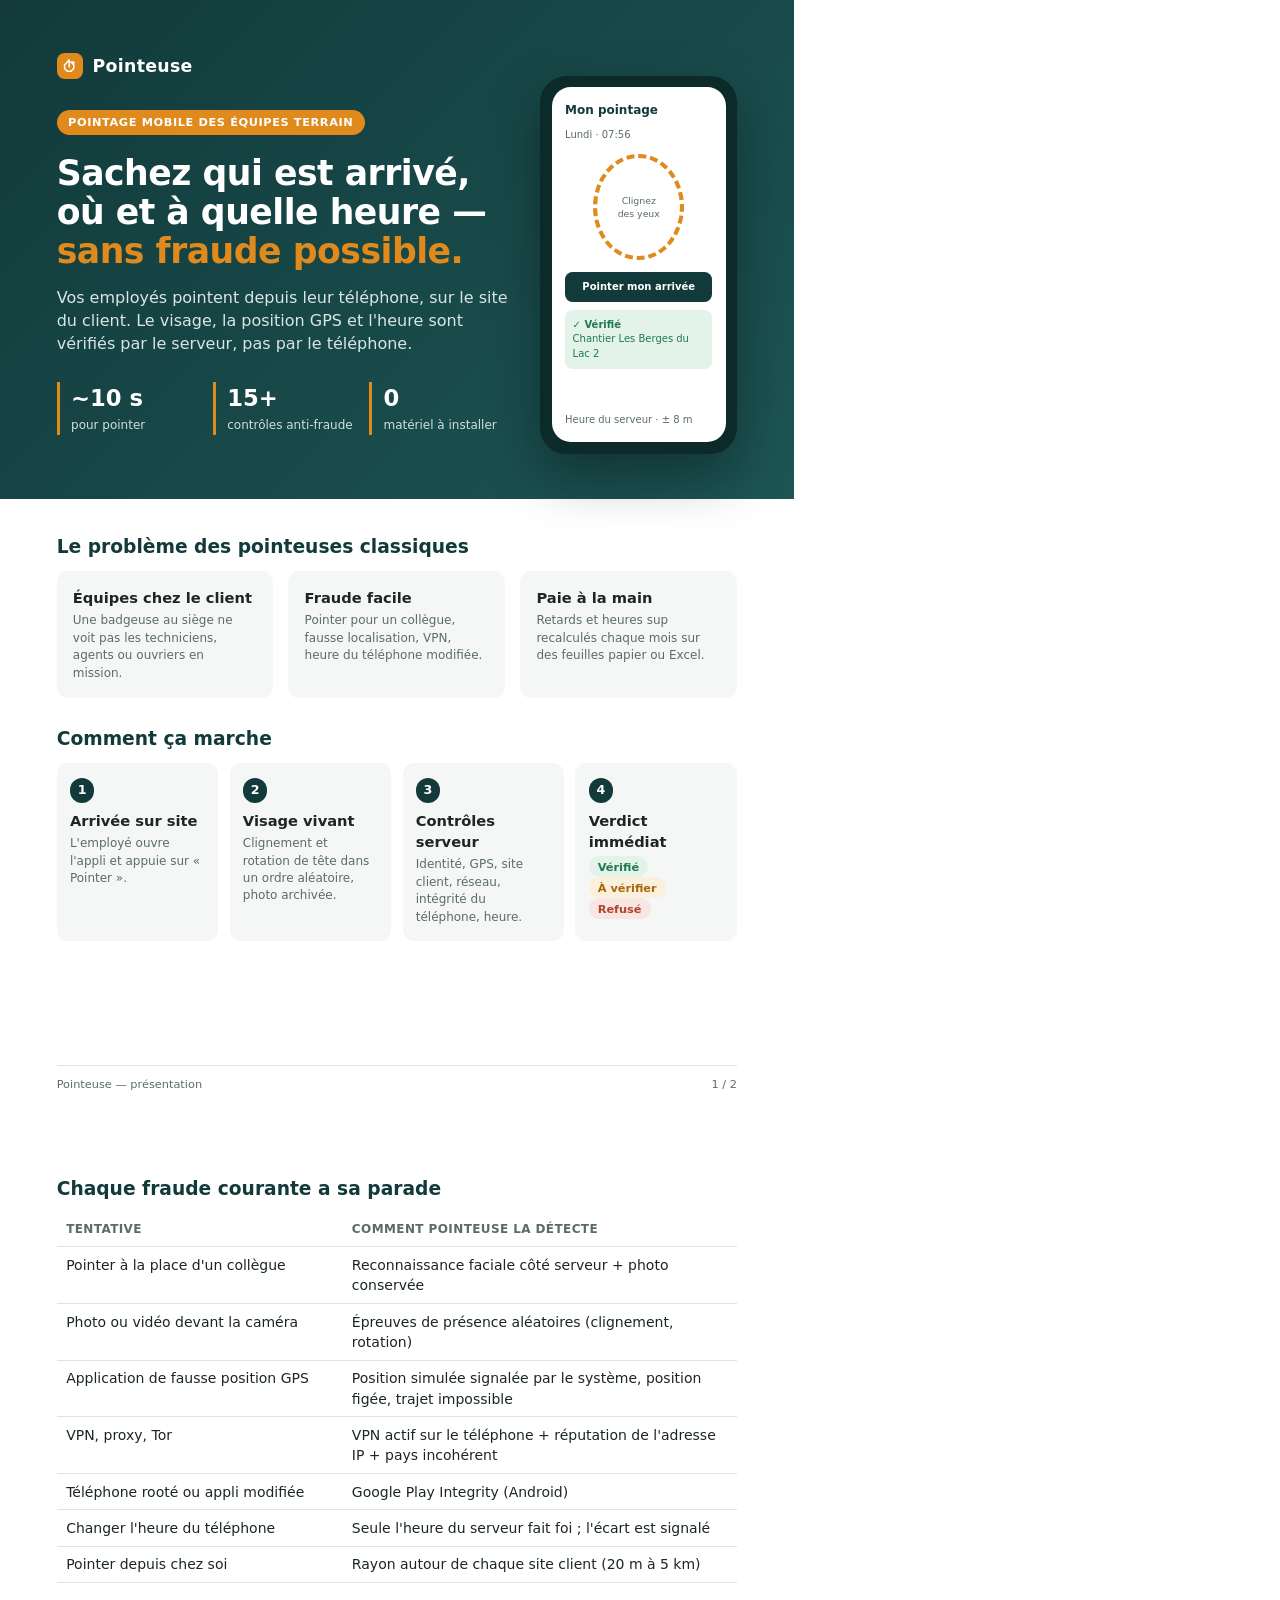
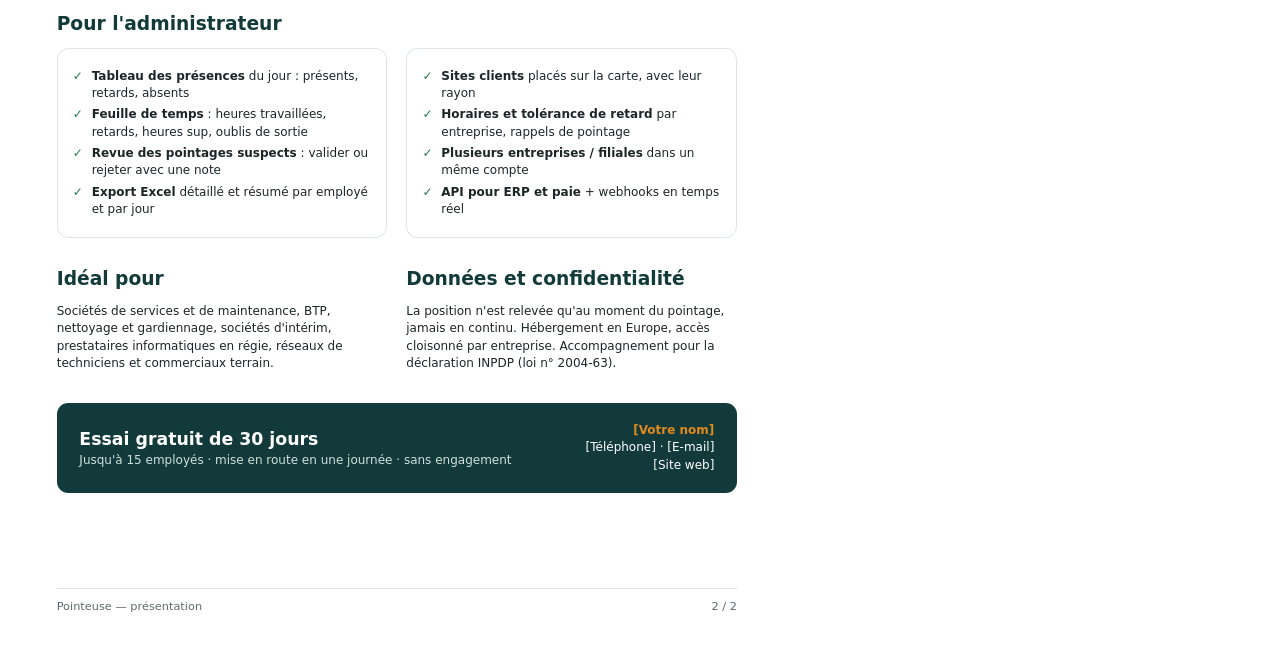
==== commercial/src/presentation.html @ c47c715e "Pointeuse : app mobile, administration web, serveur Supabase Premier enregistrement du projet : - ap" ====
<!doctype html>
<html lang="fr">
<head><meta charset="utf-8"><title>Pointeuse — Présentation</title><link rel="stylesheet" href="style.css"></head>
<body>

<!-- ============================ PAGE 1 ============================ -->
<section class="page">
  <div class="hero" style="height: 132mm;">
    <div class="logo"><span class="dot">⏱</span> Pointeuse</div>
    <span class="tag">Pointage mobile des équipes terrain</span>
    <h1>Sachez qui est arrivé,<br>où et à quelle heure —<br><span style="color: var(--accent)">sans fraude possible.</span></h1>
    <p class="lead">Vos employés pointent depuis leur téléphone, sur le site du client. Le visage, la position GPS et l'heure sont vérifiés par le serveur, pas par le téléphone.</p>
    <div class="kpi" style="max-width: 120mm;">
      <div><b>~10 s</b><span>pour pointer</span></div>
      <div><b>15+</b><span>contrôles anti-fraude</span></div>
      <div><b>0</b><span>matériel à installer</span></div>
    </div>
    <div class="phone">
      <div class="screen">
        <div class="bar">Mon pointage</div>
        <div class="muted">Lundi · 07:56</div>
        <div class="face">Clignez<br>des yeux</div>
        <div class="btn">Pointer mon arrivée</div>
        <div class="res">✓ Vérifié<br><span style="font-weight:500">Chantier Les Berges du Lac 2</span></div>
        <div class="muted" style="margin-top:auto">Heure du serveur · ± 8 m</div>
      </div>
    </div>
  </div>

  <div class="pad" style="padding-top: 9mm;">
    <h2>Le problème des pointeuses classiques</h2>
    <div class="grid3" style="margin-bottom: 7mm;">
      <div class="card soft"><h3>Équipes chez le client</h3><p class="small muted">Une badgeuse au siège ne voit pas les techniciens, agents ou ouvriers en mission.</p></div>
      <div class="card soft"><h3>Fraude facile</h3><p class="small muted">Pointer pour un collègue, fausse localisation, VPN, heure du téléphone modifiée.</p></div>
      <div class="card soft"><h3>Paie à la main</h3><p class="small muted">Retards et heures sup recalculés chaque mois sur des feuilles papier ou Excel.</p></div>
    </div>

    <h2>Comment ça marche</h2>
    <div class="steps">
      <div class="step"><h3>Arrivée sur site</h3><p class="small muted">L'employé ouvre l'appli et appuie sur « Pointer ».</p></div>
      <div class="step"><h3>Visage vivant</h3><p class="small muted">Clignement et rotation de tête dans un ordre aléatoire, photo archivée.</p></div>
      <div class="step"><h3>Contrôles serveur</h3><p class="small muted">Identité, GPS, site client, réseau, intégrité du téléphone, heure.</p></div>
      <div class="step"><h3>Verdict immédiat</h3><p class="small muted"><span class="pill ok">Vérifié</span> <span class="pill warn">À vérifier</span> <span class="pill bad">Refusé</span></p></div>
    </div>
  </div>
  <div class="footer"><span>Pointeuse — présentation</span><span>1 / 2</span></div>
</section>

<!-- ============================ PAGE 2 ============================ -->
<section class="page">
  <div class="pad">
    <h2>Chaque fraude courante a sa parade</h2>
    <table style="margin-bottom: 7mm;">
      <tr><th style="width: 42%">Tentative</th><th>Comment Pointeuse la détecte</th></tr>
      <tr><td>Pointer à la place d'un collègue</td><td>Reconnaissance faciale côté serveur + photo conservée</td></tr>
      <tr><td>Photo ou vidéo devant la caméra</td><td>Épreuves de présence aléatoires (clignement, rotation)</td></tr>
      <tr><td>Application de fausse position GPS</td><td>Position simulée signalée par le système, position figée, trajet impossible</td></tr>
      <tr><td>VPN, proxy, Tor</td><td>VPN actif sur le téléphone + réputation de l'adresse IP + pays incohérent</td></tr>
      <tr><td>Téléphone rooté ou appli modifiée</td><td>Google Play Integrity (Android)</td></tr>
      <tr><td>Changer l'heure du téléphone</td><td>Seule l'heure du serveur fait foi ; l'écart est signalé</td></tr>
      <tr><td>Pointer depuis chez soi</td><td>Rayon autour de chaque site client (20 m à 5 km)</td></tr>
    </table>

    <h2>Pour l'administrateur</h2>
    <div class="grid2" style="margin-bottom: 7mm;">
      <div class="card">
        <ul class="check small">
          <li><b>Tableau des présences</b> du jour : présents, retards, absents</li>
          <li><b>Feuille de temps</b> : heures travaillées, retards, heures sup, oublis de sortie</li>
          <li><b>Revue des pointages suspects</b> : valider ou rejeter avec une note</li>
          <li><b>Export Excel</b> détaillé et résumé par employé et par jour</li>
        </ul>
      </div>
      <div class="card">
        <ul class="check small">
          <li><b>Sites clients</b> placés sur la carte, avec leur rayon</li>
          <li><b>Horaires et tolérance de retard</b> par entreprise, rappels de pointage</li>
          <li><b>Plusieurs entreprises / filiales</b> dans un même compte</li>
          <li><b>API pour ERP et paie</b> + webhooks en temps réel</li>
        </ul>
      </div>
    </div>

    <div class="grid2" style="margin-bottom: 8mm;">
      <div>
        <h2>Idéal pour</h2>
        <p class="small">Sociétés de services et de maintenance, BTP, nettoyage et gardiennage, sociétés d'intérim, prestataires informatiques en régie, réseaux de techniciens et commerciaux terrain.</p>
      </div>
      <div>
        <h2>Données et confidentialité</h2>
        <p class="small">La position n'est relevée qu'au moment du pointage, jamais en continu. Hébergement en Europe, accès cloisonné par entreprise. Accompagnement pour la déclaration INPDP (loi n° 2004-63).</p>
      </div>
    </div>

    <div class="cta">
      <div>
        <div style="font-size: 13pt; font-weight: 800;">Essai gratuit de 30 jours</div>
        <div class="small" style="color:#cfe0dd">Jusqu'à 15 employés · mise en route en une journée · sans engagement</div>
      </div>
      <div class="small" style="text-align:right">
        <b>[Votre nom]</b><br>[Téléphone] · [E-mail]<br>[Site web]
      </div>
    </div>
  </div>
  <div class="footer"><span>Pointeuse — présentation</span><span>2 / 2</span></div>
</section>
</body>
</html>
---- commercial/src/style.css ----
@page { size: A4; margin: 0; }
* { box-sizing: border-box; margin: 0; padding: 0; }
:root {
  --brand: #123A3A; --brand2: #1d5555; --accent: #E08A1E; --ok: #1F7A4D; --warn: #A8660B; --bad: #B4432E;
  --okSoft: #E3F3EA; --warnSoft: #FBF0DC; --badSoft: #F8E6E2; --ink: #1C2626; --muted: #5b6b6b; --line: #dde5e3; --bg: #f4f7f6;
}
html, body { font-family: "Segoe UI", system-ui, -apple-system, Roboto, Arial, sans-serif; color: var(--ink); font-size: 10.5pt; line-height: 1.45; -webkit-print-color-adjust: exact; print-color-adjust: exact; }
.page { width: 210mm; height: 297mm; position: relative; overflow: hidden; page-break-after: always; background: #fff; }
.page:last-child { page-break-after: auto; }
.pad { padding: 14mm 15mm 12mm; }
h1 { font-size: 26pt; line-height: 1.12; letter-spacing: -0.5px; }
h2 { font-size: 14pt; color: var(--brand); margin-bottom: 3mm; }
h3 { font-size: 11pt; margin-bottom: 1mm; }
p.lead { font-size: 12pt; color: #d9e6e4; margin-top: 4mm; max-width: 120mm; }
.hero { background: linear-gradient(135deg, var(--brand) 0%, var(--brand2) 100%); color: #fff; padding: 14mm 15mm 12mm; position: relative; }
.hero .tag { display: inline-block; background: var(--accent); color: #fff; font-weight: 700; font-size: 8.5pt; letter-spacing: .6px; text-transform: uppercase; padding: 1.2mm 3mm; border-radius: 10mm; margin-bottom: 5mm; }
.logo { font-weight: 800; font-size: 13pt; letter-spacing: .3px; display: flex; align-items: center; gap: 2.5mm; margin-bottom: 8mm; }
.logo .dot { width: 7mm; height: 7mm; border-radius: 2mm; background: var(--accent); display: grid; place-items: center; font-size: 11pt; }
.grid2 { display: grid; grid-template-columns: 1fr 1fr; gap: 5mm; }
.grid3 { display: grid; grid-template-columns: repeat(3, 1fr); gap: 4mm; }
.card { border: 1px solid var(--line); border-radius: 3mm; padding: 4mm; background: #fff; }
.card.soft { background: var(--bg); border-color: transparent; }
.icon { width: 8mm; height: 8mm; border-radius: 2mm; background: var(--okSoft); color: var(--ok); display: grid; place-items: center; font-weight: 800; margin-bottom: 2mm; font-size: 11pt; }
.muted { color: var(--muted); }
.small { font-size: 9pt; }
ul.check { list-style: none; }
ul.check li { padding-left: 5mm; position: relative; margin: 1mm 0; }
ul.check li::before { content: "✓"; position: absolute; left: 0; color: var(--ok); font-weight: 800; }
table { width: 100%; border-collapse: collapse; }
th, td { text-align: left; padding: 2mm 2.5mm; border-bottom: 1px solid var(--line); vertical-align: top; }
th { font-size: 9pt; text-transform: uppercase; letter-spacing: .4px; color: var(--muted); }
.pill { display: inline-block; padding: .6mm 2.4mm; border-radius: 10mm; font-weight: 700; font-size: 8.5pt; }
.pill.ok { background: var(--okSoft); color: var(--ok); }
.pill.warn { background: var(--warnSoft); color: var(--warn); }
.pill.bad { background: var(--badSoft); color: var(--bad); }
.footer { position: absolute; left: 15mm; right: 15mm; bottom: 8mm; display: flex; justify-content: space-between; font-size: 8.5pt; color: var(--muted); border-top: 1px solid var(--line); padding-top: 2.5mm; }
.steps { display: grid; grid-template-columns: repeat(4, 1fr); gap: 3mm; counter-reset: s; }
.step { background: var(--bg); border-radius: 3mm; padding: 4mm 3.5mm; position: relative; }
.step::before { counter-increment: s; content: counter(s); display: grid; place-items: center; width: 6.5mm; height: 6.5mm; border-radius: 50%; background: var(--brand); color: #fff; font-weight: 800; font-size: 9.5pt; margin-bottom: 2mm; }
.kpi { display: grid; grid-template-columns: repeat(3, 1fr); gap: 4mm; margin-top: 7mm; }
.kpi div { border-left: 3px solid var(--accent); padding-left: 3mm; }
.kpi b { display: block; font-size: 17pt; color: #fff; }
.kpi span { color: #cfe0dd; font-size: 9pt; }
.cta { background: var(--brand); color: #fff; border-radius: 3mm; padding: 5mm 6mm; display: flex; justify-content: space-between; align-items: center; gap: 6mm; }
.cta b { color: var(--accent); }
.phone { position: absolute; right: 15mm; top: 20mm; width: 52mm; height: 100mm; border-radius: 7mm; background: #0d2a2a; padding: 3mm; box-shadow: 0 6mm 14mm rgba(0,0,0,.35); }
.phone .screen { background: #fff; border-radius: 5mm; height: 100%; padding: 4mm 3.5mm; color: var(--ink); font-size: 7.5pt; display: flex; flex-direction: column; gap: 2.2mm; }
.phone .bar { font-weight: 800; color: var(--brand); font-size: 9pt; }
.phone .face { margin: 1mm auto; width: 24mm; height: 28mm; border-radius: 50%; border: 1.2mm dashed var(--accent); display: grid; place-items: center; color: var(--muted); font-size: 7pt; text-align: center; }
.phone .btn { background: var(--brand); color: #fff; text-align: center; border-radius: 2mm; padding: 2mm; font-weight: 700; }
.phone .res { background: var(--okSoft); color: var(--ok); border-radius: 2mm; padding: 2mm; font-weight: 700; }
.price { text-align: center; }
.price .amt { font-size: 24pt; font-weight: 800; color: var(--brand); line-height: 1.1; }
.price .unit { font-size: 9pt; color: var(--muted); }
.price.featured { border: 2px solid var(--accent); position: relative; }
.price.featured::before { content: "Le plus choisi"; position: absolute; top: -3.2mm; left: 50%; transform: translateX(-50%); background: var(--accent); color: #fff; font-size: 8pt; font-weight: 700; padding: .6mm 3mm; border-radius: 10mm; }
.price ul.check { text-align: left; margin-top: 3mm; font-size: 9.3pt; }
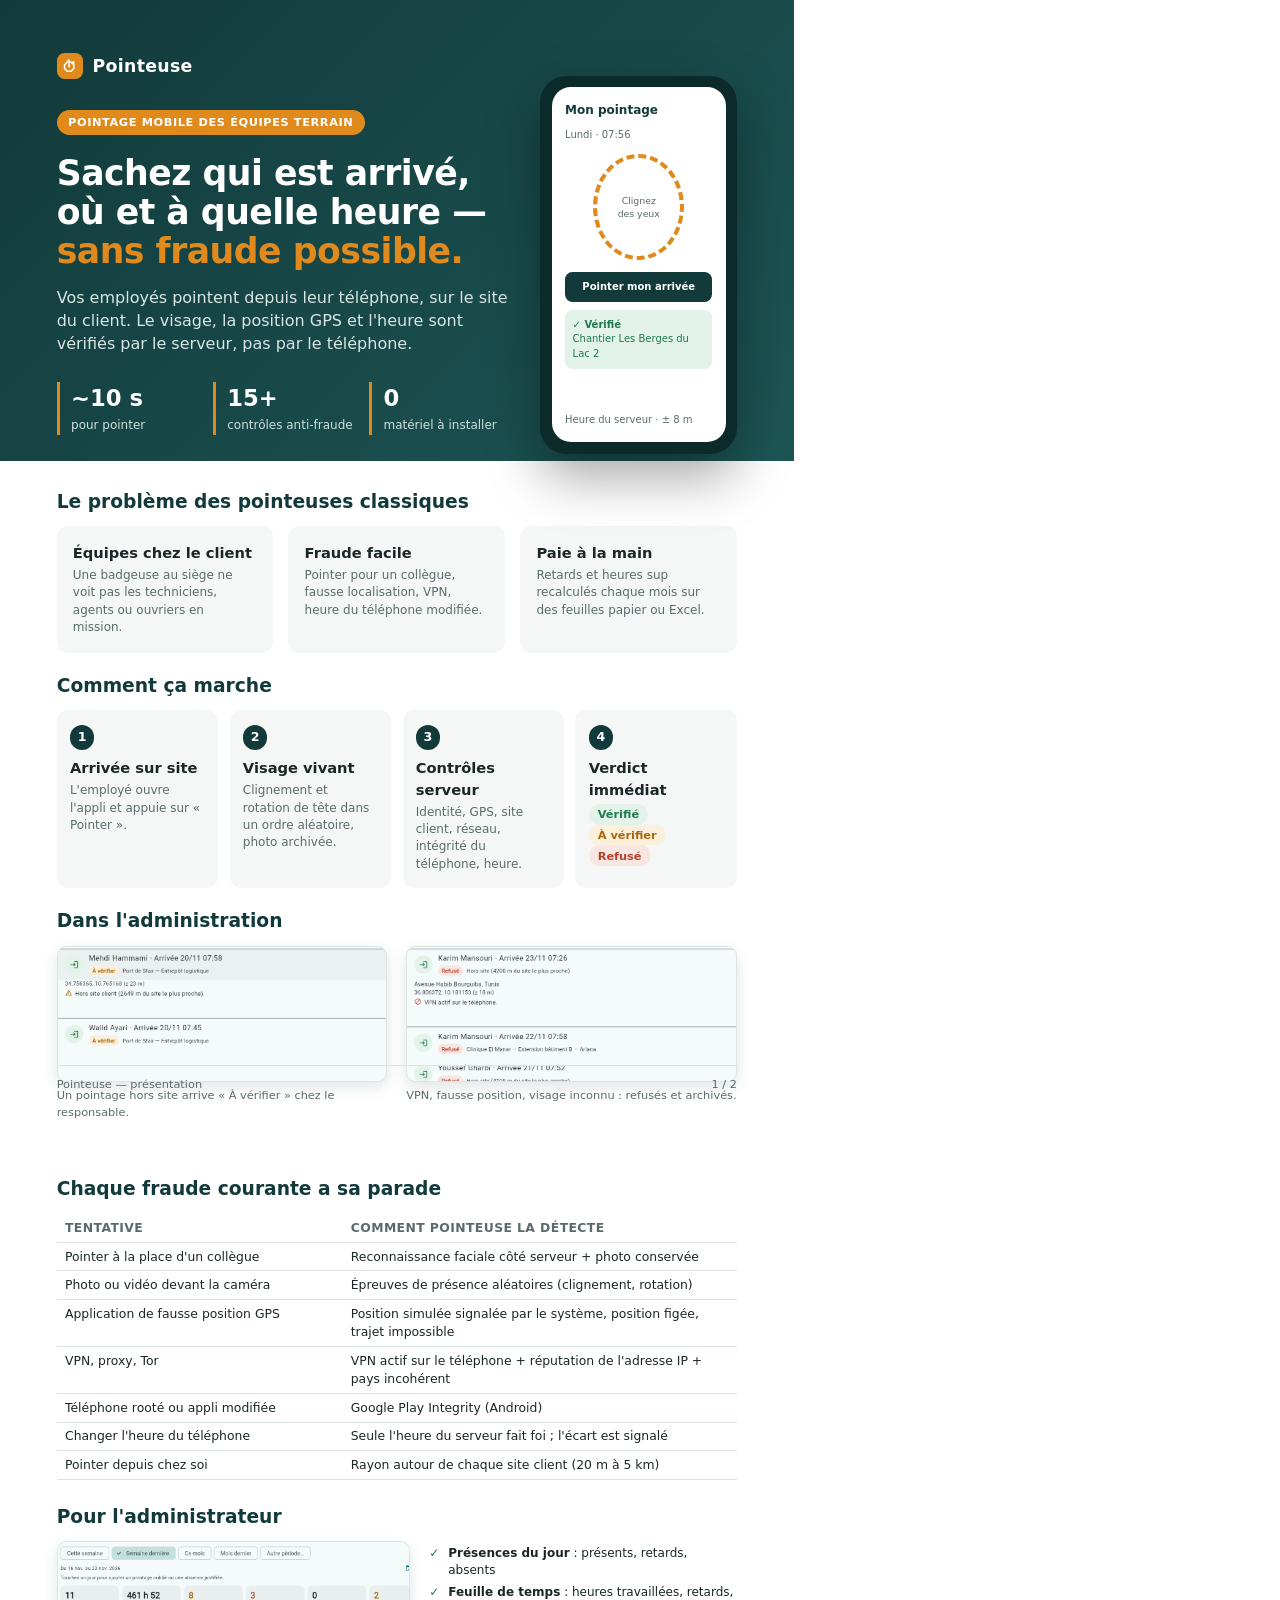
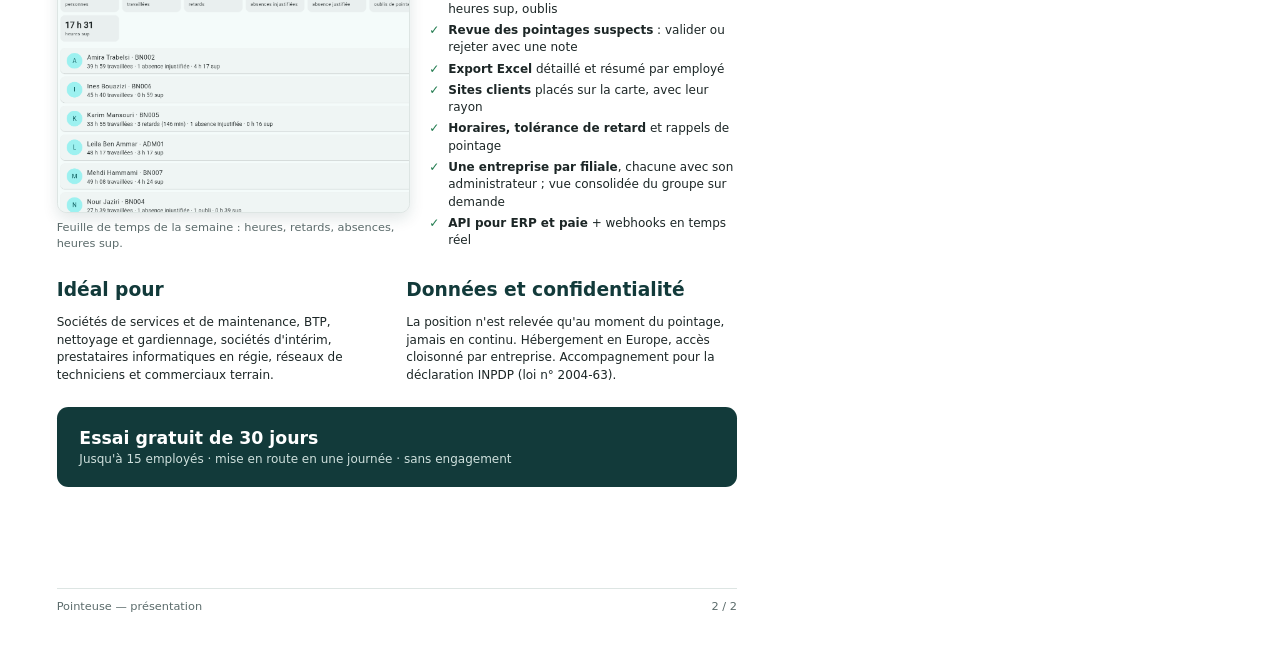
==== commit 8492c458: "Supports commerciaux : présentation, offre, captures et script de remise à zéro de la démo" ====
--- a/commercial/src/presentation.html
+++ b/commercial/src/presentation.html
@@ -5,7 +5,7 @@
 
 <!-- ============================ PAGE 1 ============================ -->
 <section class="page">
-  <div class="hero" style="height: 132mm;">
+  <div class="hero" style="height: 122mm;">
     <div class="logo"><span class="dot">⏱</span> Pointeuse</div>
     <span class="tag">Pointage mobile des équipes terrain</span>
     <h1>Sachez qui est arrivé,<br>où et à quelle heure —<br><span style="color: var(--accent)">sans fraude possible.</span></h1>
@@ -27,9 +27,9 @@
     </div>
   </div>
 
-  <div class="pad" style="padding-top: 9mm;">
+  <div class="pad" style="padding-top: 7mm;">
     <h2>Le problème des pointeuses classiques</h2>
-    <div class="grid3" style="margin-bottom: 7mm;">
+    <div class="grid3" style="margin-bottom: 5mm;">
       <div class="card soft"><h3>Équipes chez le client</h3><p class="small muted">Une badgeuse au siège ne voit pas les techniciens, agents ou ouvriers en mission.</p></div>
       <div class="card soft"><h3>Fraude facile</h3><p class="small muted">Pointer pour un collègue, fausse localisation, VPN, heure du téléphone modifiée.</p></div>
       <div class="card soft"><h3>Paie à la main</h3><p class="small muted">Retards et heures sup recalculés chaque mois sur des feuilles papier ou Excel.</p></div>
@@ -42,6 +42,12 @@
       <div class="step"><h3>Contrôles serveur</h3><p class="small muted">Identité, GPS, site client, réseau, intégrité du téléphone, heure.</p></div>
       <div class="step"><h3>Verdict immédiat</h3><p class="small muted"><span class="pill ok">Vérifié</span> <span class="pill warn">À vérifier</span> <span class="pill bad">Refusé</span></p></div>
     </div>
+
+    <h2 style="margin-top: 5mm;">Dans l'administration</h2>
+    <div class="grid2">
+      <div><div class="shot" style="height: 36mm;"><img style="width: 200%; height: auto; margin-left: -32%; margin-top: -14mm;" src="../captures/07_a_verifier.png" alt=""></div><div class="shot-cap">Un pointage hors site arrive « À vérifier » chez le responsable.</div></div>
+      <div><div class="shot" style="height: 36mm;"><img style="width: 200%; height: auto; margin-left: -32%; margin-top: -14mm;" src="../captures/08_refuses.png" alt=""></div><div class="shot-cap">VPN, fausse position, visage inconnu : refusés et archivés.</div></div>
+    </div>
   </div>
   <div class="footer"><span>Pointeuse — présentation</span><span>1 / 2</span></div>
 </section>
@@ -50,7 +56,7 @@
 <section class="page">
   <div class="pad">
     <h2>Chaque fraude courante a sa parade</h2>
-    <table style="margin-bottom: 7mm;">
+    <table class="compact" style="margin-bottom: 6mm;">
       <tr><th style="width: 42%">Tentative</th><th>Comment Pointeuse la détecte</th></tr>
       <tr><td>Pointer à la place d'un collègue</td><td>Reconnaissance faciale côté serveur + photo conservée</td></tr>
       <tr><td>Photo ou vidéo devant la caméra</td><td>Épreuves de présence aléatoires (clignement, rotation)</td></tr>
@@ -62,26 +68,21 @@
     </table>
 
     <h2>Pour l'administrateur</h2>
-    <div class="grid2" style="margin-bottom: 7mm;">
-      <div class="card">
-        <ul class="check small">
-          <li><b>Tableau des présences</b> du jour : présents, retards, absents</li>
-          <li><b>Feuille de temps</b> : heures travaillées, retards, heures sup, oublis de sortie</li>
-          <li><b>Revue des pointages suspects</b> : valider ou rejeter avec une note</li>
-          <li><b>Export Excel</b> détaillé et résumé par employé et par jour</li>
-        </ul>
-      </div>
-      <div class="card">
-        <ul class="check small">
-          <li><b>Sites clients</b> placés sur la carte, avec leur rayon</li>
-          <li><b>Horaires et tolérance de retard</b> par entreprise, rappels de pointage</li>
-          <li><b>Plusieurs entreprises / filiales</b> dans un même compte</li>
-          <li><b>API pour ERP et paie</b> + webhooks en temps réel</li>
-        </ul>
-      </div>
+    <div style="display: grid; grid-template-columns: 1.15fr 1fr; gap: 5mm; margin-bottom: 6mm; align-items: start;">
+      <div><div class="shot" style="height: 72mm;"><img style="width: 160%; height: auto; margin-left: -26%; margin-top: -6mm;" src="../captures/09_feuille_de_temps.png" alt=""></div><div class="shot-cap">Feuille de temps de la semaine : heures, retards, absences, heures sup.</div></div>
+      <ul class="check small">
+        <li><b>Présences du jour</b> : présents, retards, absents</li>
+        <li><b>Feuille de temps</b> : heures travaillées, retards, heures sup, oublis</li>
+        <li><b>Revue des pointages suspects</b> : valider ou rejeter avec une note</li>
+        <li><b>Export Excel</b> détaillé et résumé par employé</li>
+        <li><b>Sites clients</b> placés sur la carte, avec leur rayon</li>
+        <li><b>Horaires, tolérance de retard</b> et rappels de pointage</li>
+        <li><b>Une entreprise par filiale</b>, chacune avec son administrateur ; vue consolidée du groupe sur demande</li>
+        <li><b>API pour ERP et paie</b> + webhooks en temps réel</li>
+      </ul>
     </div>
 
-    <div class="grid2" style="margin-bottom: 8mm;">
+    <div class="grid2" style="margin-bottom: 6mm;">
       <div>
         <h2>Idéal pour</h2>
         <p class="small">Sociétés de services et de maintenance, BTP, nettoyage et gardiennage, sociétés d'intérim, prestataires informatiques en régie, réseaux de techniciens et commerciaux terrain.</p>
@@ -97,9 +98,6 @@
         <div style="font-size: 13pt; font-weight: 800;">Essai gratuit de 30 jours</div>
         <div class="small" style="color:#cfe0dd">Jusqu'à 15 employés · mise en route en une journée · sans engagement</div>
       </div>
-      <div class="small" style="text-align:right">
-        <b>[Votre nom]</b><br>[Téléphone] · [E-mail]<br>[Site web]
-      </div>
     </div>
   </div>
   <div class="footer"><span>Pointeuse — présentation</span><span>2 / 2</span></div>
--- a/commercial/src/style.css
+++ b/commercial/src/style.css
@@ -55,3 +55,7 @@
 .price.featured { border: 2px solid var(--accent); position: relative; }
 .price.featured::before { content: "Le plus choisi"; position: absolute; top: -3.2mm; left: 50%; transform: translateX(-50%); background: var(--accent); color: #fff; font-size: 8pt; font-weight: 700; padding: .6mm 3mm; border-radius: 10mm; }
 .price ul.check { text-align: left; margin-top: 3mm; font-size: 9.3pt; }
+.shot { border: 1px solid var(--line); border-radius: 2.5mm; overflow: hidden; box-shadow: 0 1.5mm 4mm rgba(18,58,58,.12); background: #f5f9f8; }
+.shot img { display: block; width: 100%; height: 100%; object-fit: cover; object-position: left top; }
+.shot-cap { font-size: 8.5pt; color: var(--muted); margin-top: 1.5mm; }
+table.compact td, table.compact th { padding: 1.3mm 2.2mm; font-size: 9.3pt; }
